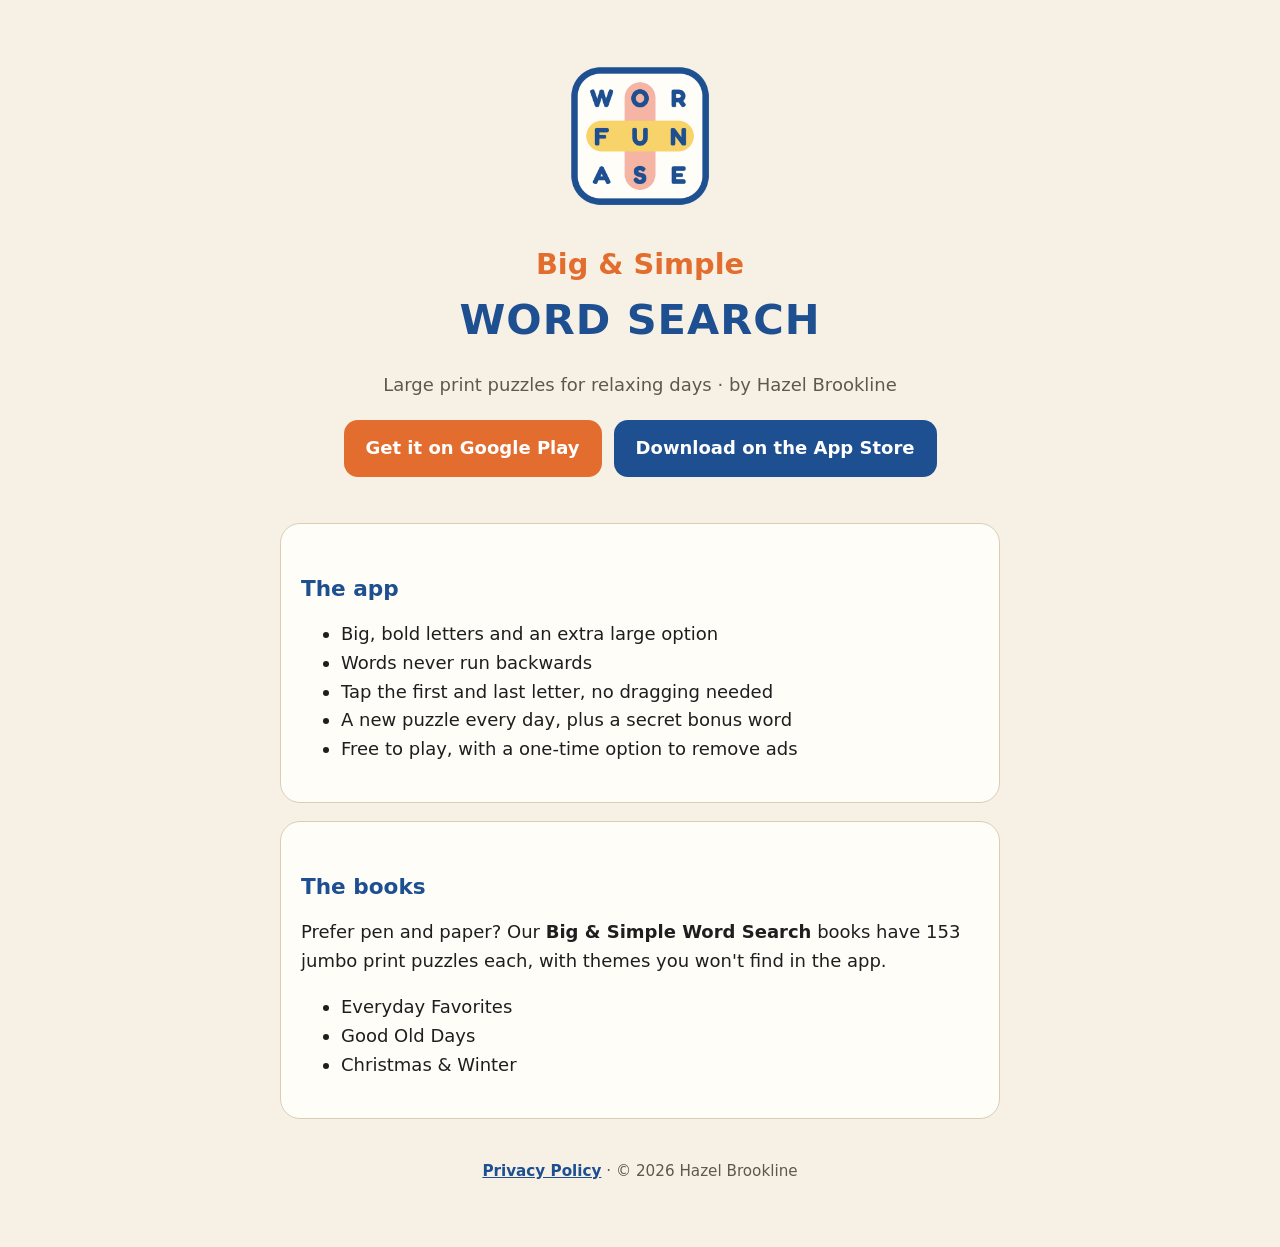
==== index.html @ 78e4a825 "Big & Simple Word Search website: home, privacy policy, app-ads.txt" ====
<!doctype html>
<html lang="en">
<head>
<meta charset="utf-8">
<meta name="viewport" content="width=device-width, initial-scale=1">
<title>Big &amp; Simple Word Search</title>
<meta name="description" content="Large print word search puzzles for relaxing days. Free app and printed puzzle books by Hazel Brookline.">
<link rel="icon" href="icon.png">
<link rel="stylesheet" href="style.css">
</head>
<body>
<main>
  <section class="hero">
    <img src="icon.png" alt="Big &amp; Simple Word Search app icon">
    <p class="kicker">Big &amp; Simple</p>
    <p class="title">WORD SEARCH</p>
    <p class="muted">Large print puzzles for relaxing days · by Hazel Brookline</p>
    <div class="stores">
      <!-- Store links go here once the app is published. -->
      <a class="btn" href="#">Get it on Google Play</a>
      <a class="btn navy" href="#">Download on the App Store</a>
    </div>
  </section>

  <div class="card">
    <h2>The app</h2>
    <ul>
      <li>Big, bold letters and an extra large option</li>
      <li>Words never run backwards</li>
      <li>Tap the first and last letter, no dragging needed</li>
      <li>A new puzzle every day, plus a secret bonus word</li>
      <li>Free to play, with a one-time option to remove ads</li>
    </ul>
  </div>

  <div class="card">
    <h2>The books</h2>
    <p>Prefer pen and paper? Our <strong>Big &amp; Simple Word Search</strong> books have
    153 jumbo print puzzles each, with themes you won't find in the app.</p>
    <ul>
      <li>Everyday Favorites</li>
      <li>Good Old Days</li>
      <li>Christmas &amp; Winter</li>
    </ul>
    <!-- Amazon links go here. -->
  </div>

  <footer>
    <a href="privacy.html">Privacy Policy</a> · © 2026 Hazel Brookline
  </footer>
</main>
</body>
</html>
---- style.css ----
:root {
  --bg: #f7f1e5;
  --paper: #fffdf8;
  --ink: #1e1e1e;
  --soft: #5e5850;
  --navy: #1d4f91;
  --orange: #e26d2e;
  --line: #d9cdb6;
}
* { box-sizing: border-box; }
body {
  margin: 0;
  background: var(--bg);
  color: var(--ink);
  font: 18px/1.6 "Nunito", system-ui, -apple-system, "Segoe UI", sans-serif;
}
main { max-width: 760px; margin: 0 auto; padding: 32px 20px 64px; }
h1, h2 { color: var(--navy); line-height: 1.2; }
h1 { font-size: 2.2rem; margin: 8px 0; }
h2 { font-size: 1.35rem; margin-top: 2rem; }
a { color: var(--navy); font-weight: 700; }
.muted { color: var(--soft); }
.hero { text-align: center; padding: 24px 0 8px; }
.hero img { width: 160px; height: 160px; border-radius: 36px; }
.kicker { color: var(--orange); font-size: 1.8rem; font-weight: 800; margin: 16px 0 0; }
.title { color: var(--navy); font-size: 2.6rem; font-weight: 900; margin: 0; letter-spacing: 1px; }
.card {
  background: var(--paper);
  border: 1.5px solid var(--line);
  border-radius: 20px;
  padding: 20px;
  margin: 18px 0;
}
.stores { display: flex; gap: 12px; justify-content: center; flex-wrap: wrap; margin: 20px 0; }
.btn {
  display: inline-block;
  background: var(--orange);
  color: #fff;
  text-decoration: none;
  padding: 14px 22px;
  border-radius: 14px;
}
.btn.navy { background: var(--navy); }
footer { color: var(--soft); text-align: center; font-size: 0.95rem; margin-top: 40px; }
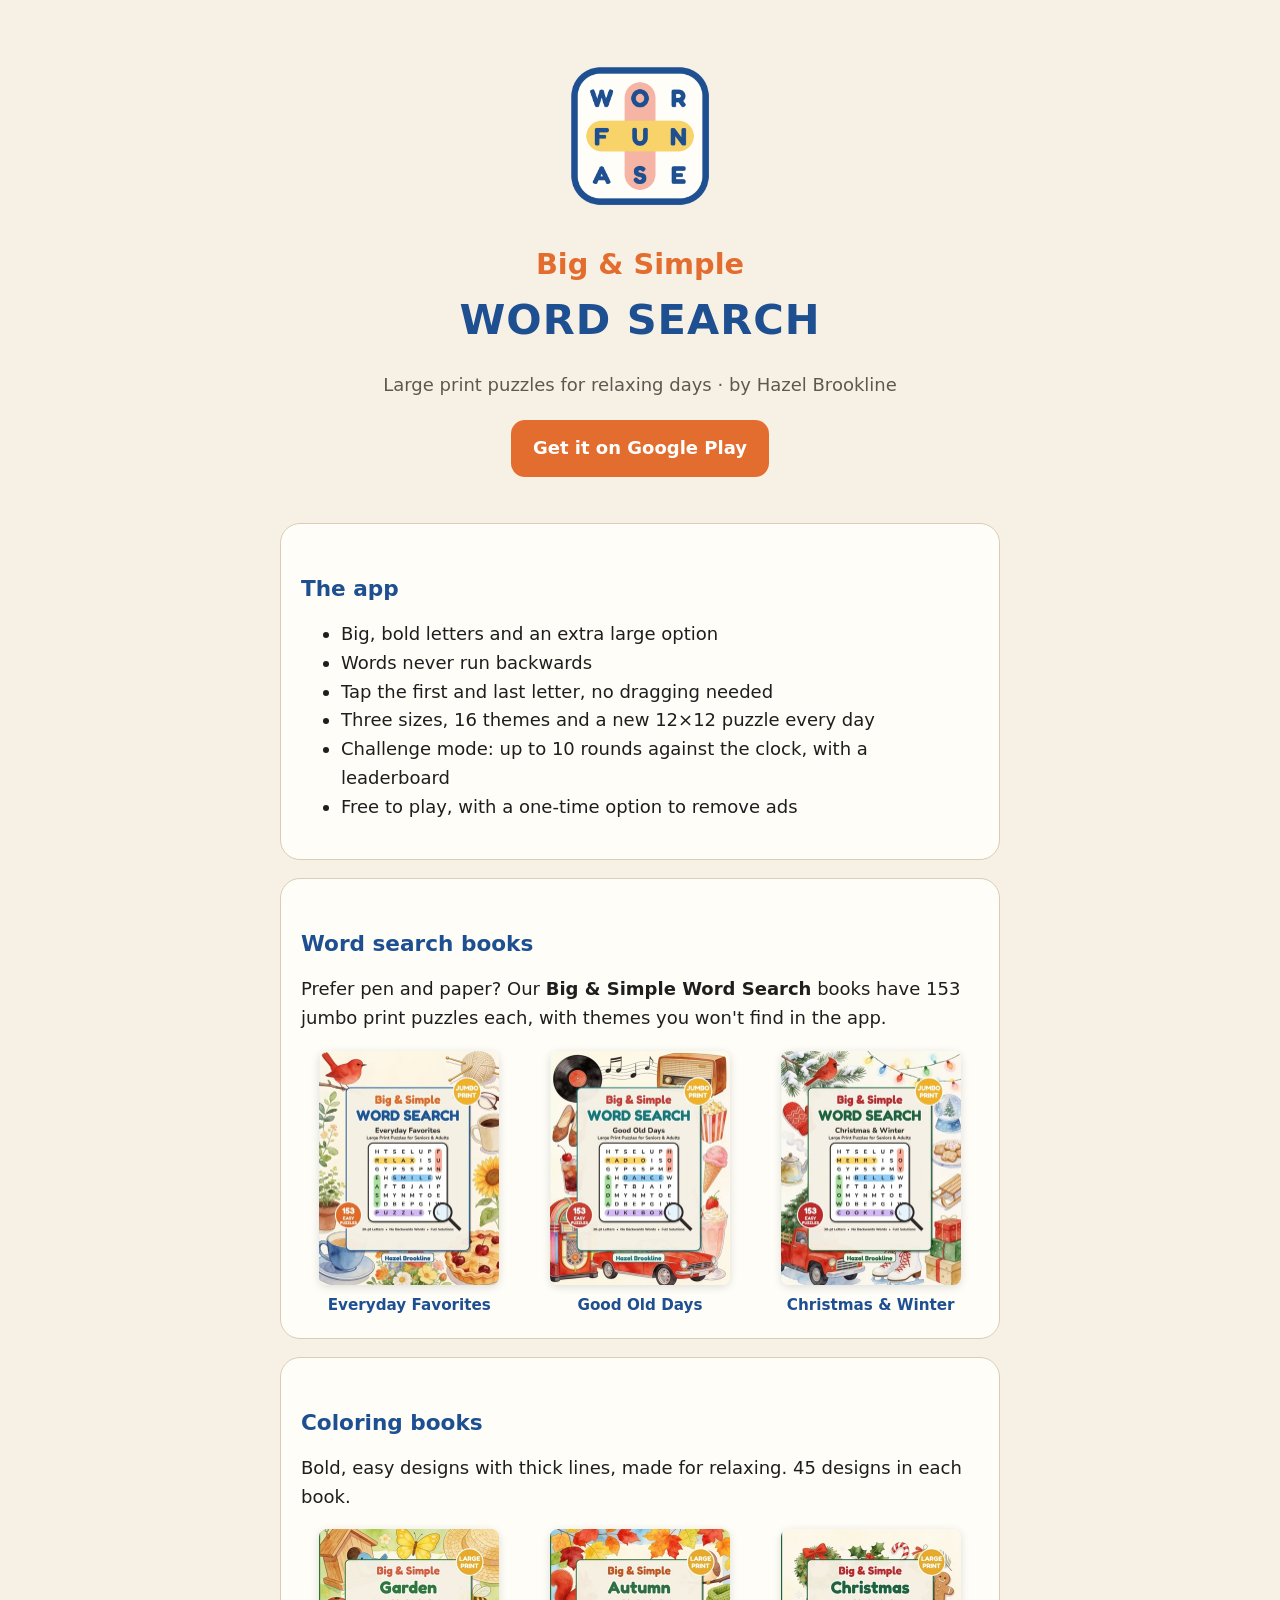
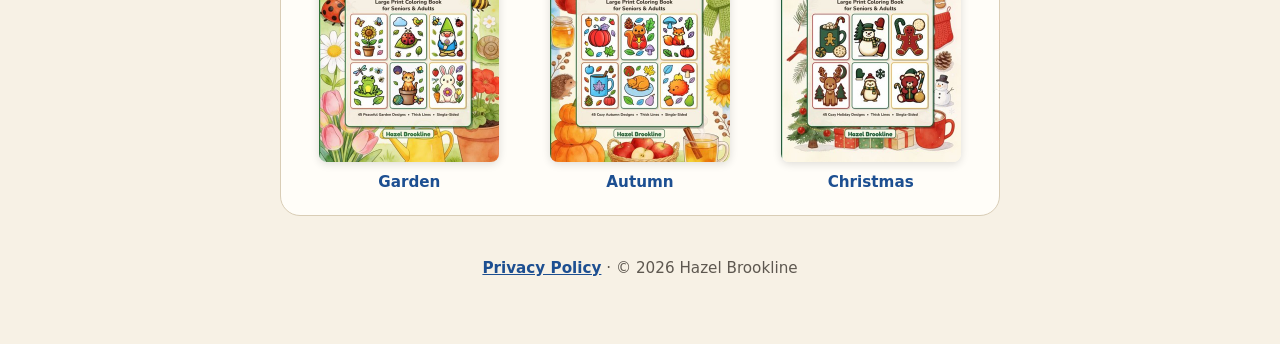
==== commit 6aa374e6: "Add Amazon links and covers for all six books, Play store link, new app features Co-Authored-By: Cla" ====
--- a/index.html
+++ b/index.html
@@ -4,7 +4,7 @@
 <meta charset="utf-8">
 <meta name="viewport" content="width=device-width, initial-scale=1">
 <title>Big &amp; Simple Word Search</title>
-<meta name="description" content="Large print word search puzzles for relaxing days. Free app and printed puzzle books by Hazel Brookline.">
+<meta name="description" content="Large print word search puzzles for relaxing days. Free app and printed puzzle and coloring books by Hazel Brookline.">
 <link rel="icon" href="icon.png">
 <link rel="stylesheet" href="style.css">
 </head>
@@ -16,9 +16,7 @@
     <p class="title">WORD SEARCH</p>
     <p class="muted">Large print puzzles for relaxing days · by Hazel Brookline</p>
     <div class="stores">
-      <!-- Store links go here once the app is published. -->
-      <a class="btn" href="#">Get it on Google Play</a>
-      <a class="btn navy" href="#">Download on the App Store</a>
+      <a class="btn" href="https://play.google.com/store/apps/details?id=com.hazelbrookline.wordsearch">Get it on Google Play</a>
     </div>
   </section>
 
@@ -28,21 +26,49 @@
       <li>Big, bold letters and an extra large option</li>
       <li>Words never run backwards</li>
       <li>Tap the first and last letter, no dragging needed</li>
-      <li>A new puzzle every day, plus a secret bonus word</li>
+      <li>Three sizes, 16 themes and a new 12×12 puzzle every day</li>
+      <li>Challenge mode: up to 10 rounds against the clock, with a leaderboard</li>
       <li>Free to play, with a one-time option to remove ads</li>
     </ul>
   </div>
 
   <div class="card">
-    <h2>The books</h2>
+    <h2>Word search books</h2>
     <p>Prefer pen and paper? Our <strong>Big &amp; Simple Word Search</strong> books have
     153 jumbo print puzzles each, with themes you won't find in the app.</p>
-    <ul>
-      <li>Everyday Favorites</li>
-      <li>Good Old Days</li>
-      <li>Christmas &amp; Winter</li>
-    </ul>
-    <!-- Amazon links go here. -->
+    <div class="books">
+      <a class="book" href="https://www.amazon.com/dp/B0HLXS53M7">
+        <img src="books/ws-everyday.jpg" alt="Big &amp; Simple Word Search: Everyday Favorites cover">
+        <span>Everyday Favorites</span>
+      </a>
+      <a class="book" href="https://www.amazon.com/dp/B0HMNXYLDF">
+        <img src="books/ws-good-old-days.jpg" alt="Big &amp; Simple Word Search: Good Old Days cover">
+        <span>Good Old Days</span>
+      </a>
+      <a class="book" href="https://www.amazon.com/dp/B0HMP42KKV">
+        <img src="books/ws-christmas-winter.jpg" alt="Big &amp; Simple Word Search: Christmas &amp; Winter cover">
+        <span>Christmas &amp; Winter</span>
+      </a>
+    </div>
+  </div>
+
+  <div class="card">
+    <h2>Coloring books</h2>
+    <p>Bold, easy designs with thick lines, made for relaxing. 45 designs in each book.</p>
+    <div class="books">
+      <a class="book" href="https://www.amazon.com/dp/B0HLMC6F5C">
+        <img src="books/color-garden.jpg" alt="Big &amp; Simple Garden coloring book cover">
+        <span>Garden</span>
+      </a>
+      <a class="book" href="https://www.amazon.com/dp/B0HLXJ997B">
+        <img src="books/color-autumn.jpg" alt="Big &amp; Simple Autumn coloring book cover">
+        <span>Autumn</span>
+      </a>
+      <a class="book" href="https://www.amazon.com/dp/B0HM9MZDZ8">
+        <img src="books/color-christmas.jpg" alt="Big &amp; Simple Christmas coloring book cover">
+        <span>Christmas</span>
+      </a>
+    </div>
   </div>
 
   <footer>
--- a/style.css
+++ b/style.css
@@ -42,3 +42,6 @@
 }
 .btn.navy { background: var(--navy); }
 footer { color: var(--soft); text-align: center; font-size: 0.95rem; margin-top: 40px; }
+.books { display: grid; grid-template-columns: repeat(3, 1fr); gap: 14px; margin-top: 14px; }
+.book { display: flex; flex-direction: column; align-items: center; text-align: center; text-decoration: none; font-size: 0.95rem; }
+.book img { width: 100%; max-width: 180px; border-radius: 8px; box-shadow: 0 2px 8px #0002; margin-bottom: 8px; }
